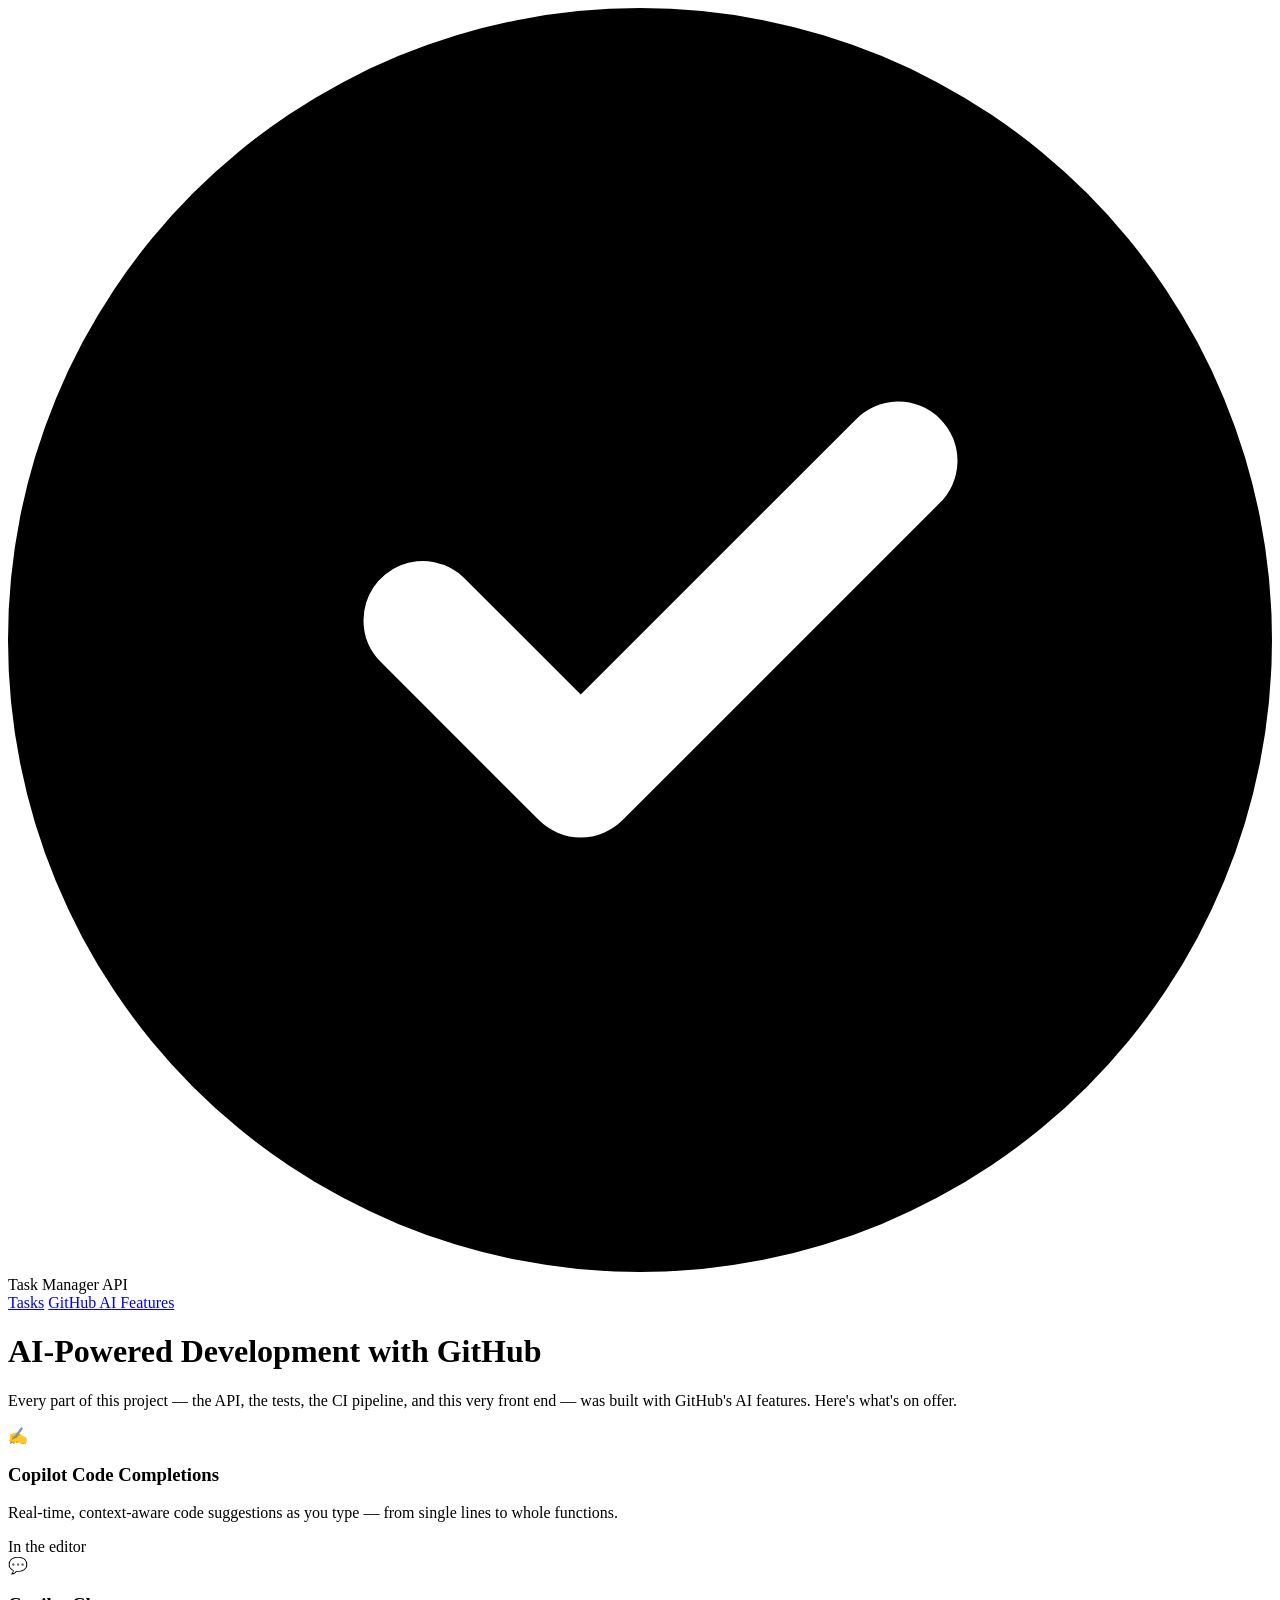
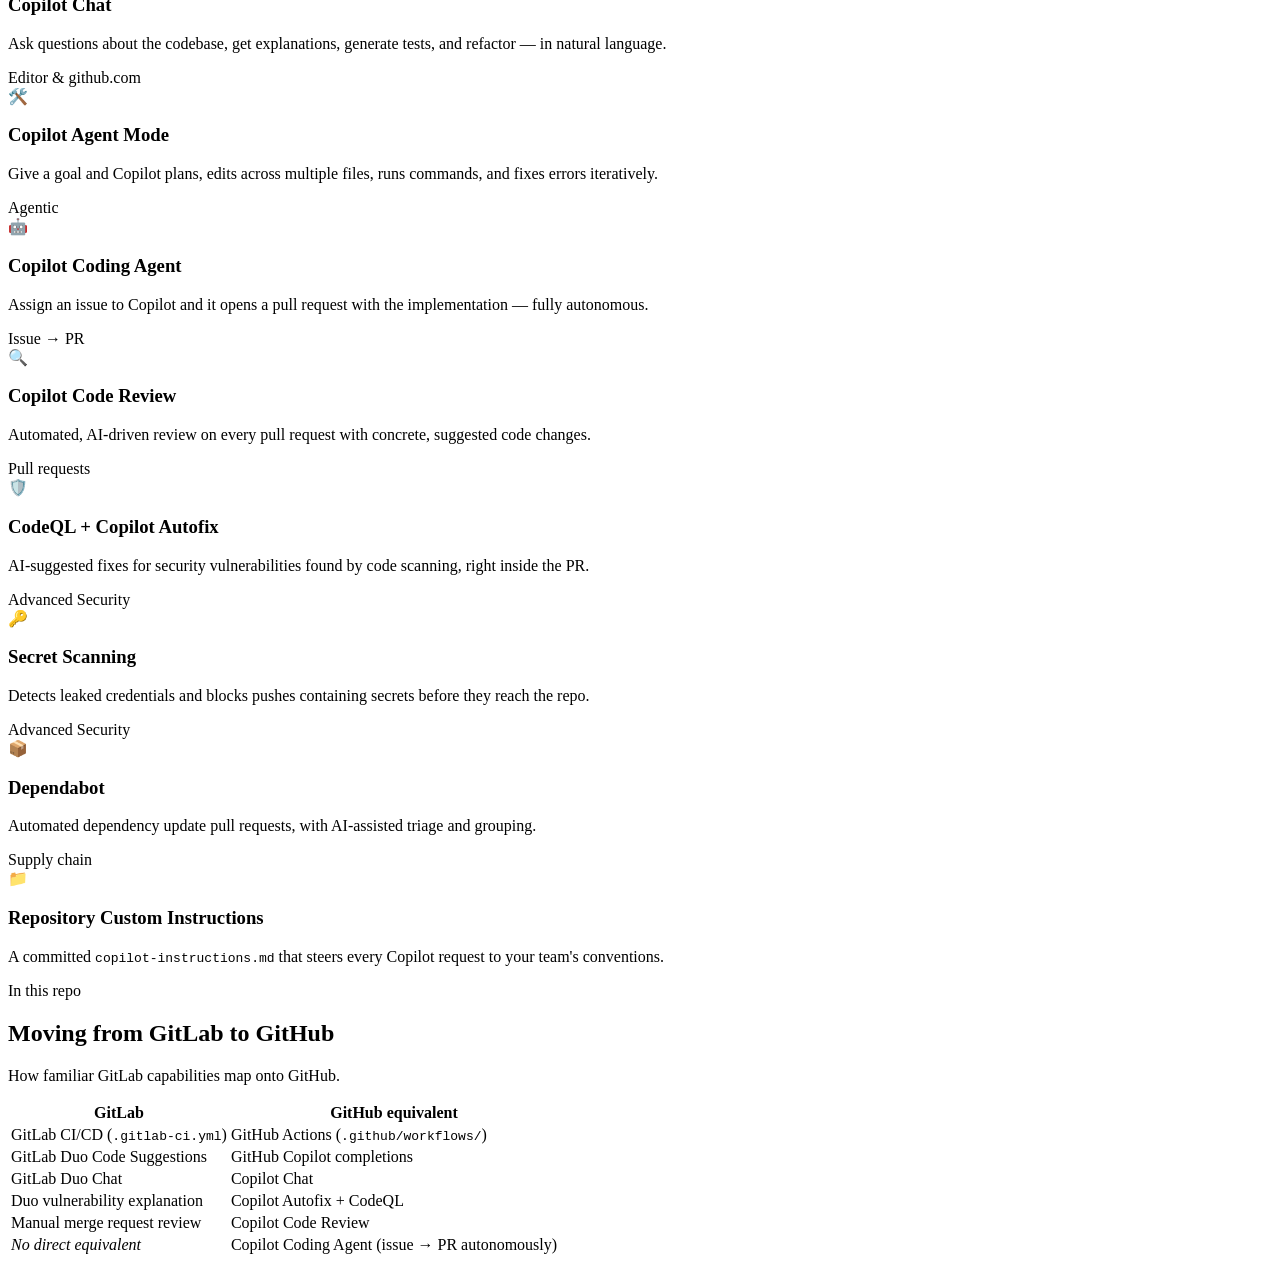
==== frontend/ai-features.html @ 0220b83a "Convert API to Azure Functions, add front end + SWA deploy, upgrade to .NET 10" ====
<!DOCTYPE html>
<html lang="en">
  <head>
    <meta charset="UTF-8" />
    <meta name="viewport" content="width=device-width, initial-scale=1.0" />
    <title>GitHub AI Features</title>
    <link rel="stylesheet" href="/css/styles.css" />
  </head>
  <body>
    <nav class="nav">
      <span class="nav__brand">
        <svg viewBox="0 0 16 16" fill="currentColor" aria-hidden="true">
          <path d="M8 0a8 8 0 100 16A8 8 0 008 0zM4.5 7.75a.75.75 0 011.28-.53l1.47 1.47 3.47-3.47a.75.75 0 111.06 1.06l-4 4a.75.75 0 01-1.06 0l-2-2a.75.75 0 01-.22-.53z" />
        </svg>
        Task Manager API
      </span>
      <div class="nav__links">
        <a class="nav__link" href="/index.html">Tasks</a>
        <a class="nav__link is-active" href="/ai-features.html">GitHub AI Features</a>
      </div>
    </nav>

    <main class="container">
      <header class="hero">
        <h1>AI-Powered Development with GitHub</h1>
        <p>
          Every part of this project — the API, the tests, the CI pipeline, and this
          very front end — was built with GitHub's AI features. Here's what's on offer.
        </p>
      </header>

      <div class="feature-grid">
        <article class="feature">
          <div class="feature__icon">✍️</div>
          <h3>Copilot Code Completions</h3>
          <p>Real-time, context-aware code suggestions as you type — from single lines to whole functions.</p>
          <span class="feature__tag">In the editor</span>
        </article>

        <article class="feature">
          <div class="feature__icon">💬</div>
          <h3>Copilot Chat</h3>
          <p>Ask questions about the codebase, get explanations, generate tests, and refactor — in natural language.</p>
          <span class="feature__tag">Editor &amp; github.com</span>
        </article>

        <article class="feature">
          <div class="feature__icon">🛠️</div>
          <h3>Copilot Agent Mode</h3>
          <p>Give a goal and Copilot plans, edits across multiple files, runs commands, and fixes errors iteratively.</p>
          <span class="feature__tag">Agentic</span>
        </article>

        <article class="feature">
          <div class="feature__icon">🤖</div>
          <h3>Copilot Coding Agent</h3>
          <p>Assign an issue to Copilot and it opens a pull request with the implementation — fully autonomous.</p>
          <span class="feature__tag">Issue → PR</span>
        </article>

        <article class="feature">
          <div class="feature__icon">🔍</div>
          <h3>Copilot Code Review</h3>
          <p>Automated, AI-driven review on every pull request with concrete, suggested code changes.</p>
          <span class="feature__tag">Pull requests</span>
        </article>

        <article class="feature">
          <div class="feature__icon">🛡️</div>
          <h3>CodeQL + Copilot Autofix</h3>
          <p>AI-suggested fixes for security vulnerabilities found by code scanning, right inside the PR.</p>
          <span class="feature__tag">Advanced Security</span>
        </article>

        <article class="feature">
          <div class="feature__icon">🔑</div>
          <h3>Secret Scanning</h3>
          <p>Detects leaked credentials and blocks pushes containing secrets before they reach the repo.</p>
          <span class="feature__tag">Advanced Security</span>
        </article>

        <article class="feature">
          <div class="feature__icon">📦</div>
          <h3>Dependabot</h3>
          <p>Automated dependency update pull requests, with AI-assisted triage and grouping.</p>
          <span class="feature__tag">Supply chain</span>
        </article>

        <article class="feature">
          <div class="feature__icon">📁</div>
          <h3>Repository Custom Instructions</h3>
          <p>A committed <code>copilot-instructions.md</code> that steers every Copilot request to your team's conventions.</p>
          <span class="feature__tag">In this repo</span>
        </article>
      </div>

      <h2 class="section-title">Moving from GitLab to GitHub</h2>
      <p class="section-sub">How familiar GitLab capabilities map onto GitHub.</p>
      <table class="compare">
        <thead>
          <tr>
            <th>GitLab</th>
            <th>GitHub equivalent</th>
          </tr>
        </thead>
        <tbody>
          <tr>
            <td>GitLab CI/CD (<code>.gitlab-ci.yml</code>)</td>
            <td>GitHub Actions (<code>.github/workflows/</code>)</td>
          </tr>
          <tr>
            <td>GitLab Duo Code Suggestions</td>
            <td>GitHub Copilot completions</td>
          </tr>
          <tr>
            <td>GitLab Duo Chat</td>
            <td>Copilot Chat</td>
          </tr>
          <tr>
            <td>Duo vulnerability explanation</td>
            <td>Copilot Autofix + CodeQL</td>
          </tr>
          <tr>
            <td>Manual merge request review</td>
            <td>Copilot Code Review</td>
          </tr>
          <tr>
            <td><em>No direct equivalent</em></td>
            <td>Copilot Coding Agent (issue → PR autonomously)</td>
          </tr>
        </tbody>
      </table>
    </main>
  </body>
</html>
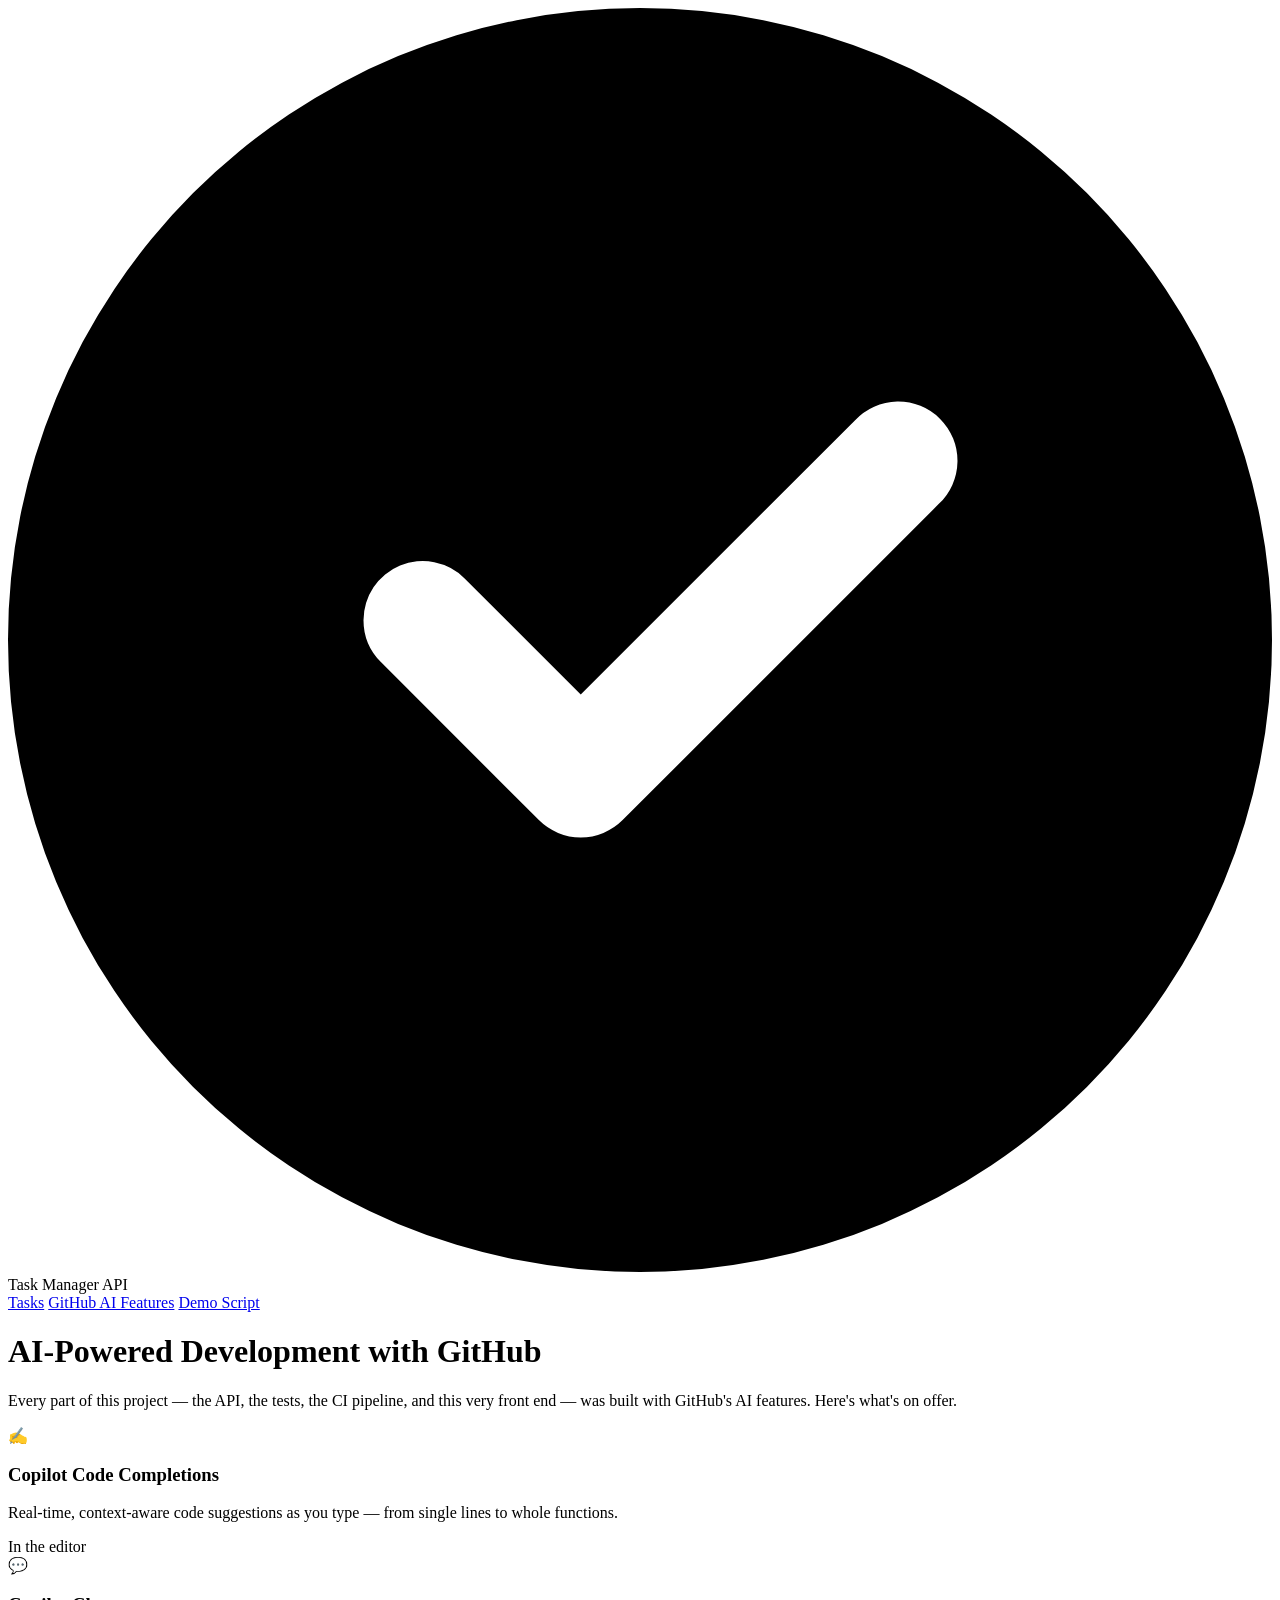
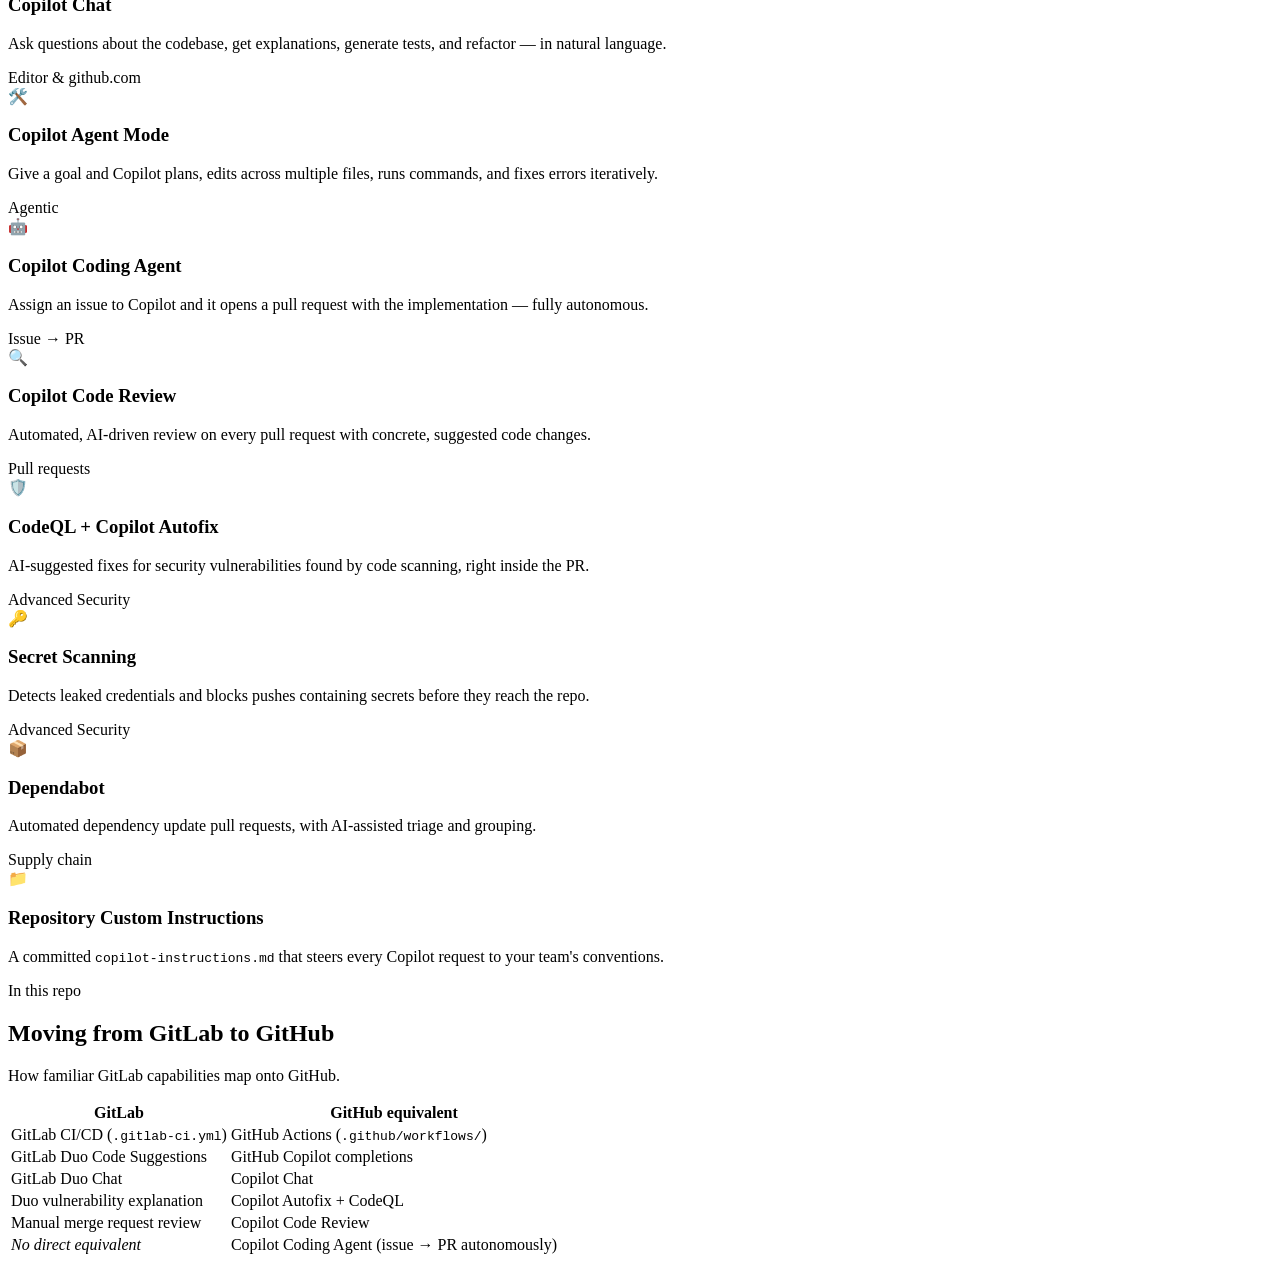
==== commit 76ac5f8d: "Add demo talking points page" ====
--- a/frontend/ai-features.html
+++ b/frontend/ai-features.html
@@ -17,6 +17,7 @@
       <div class="nav__links">
         <a class="nav__link" href="/index.html">Tasks</a>
         <a class="nav__link is-active" href="/ai-features.html">GitHub AI Features</a>
+        <a class="nav__link" href="/demo-script.html">Demo Script</a>
       </div>
     </nav>
 
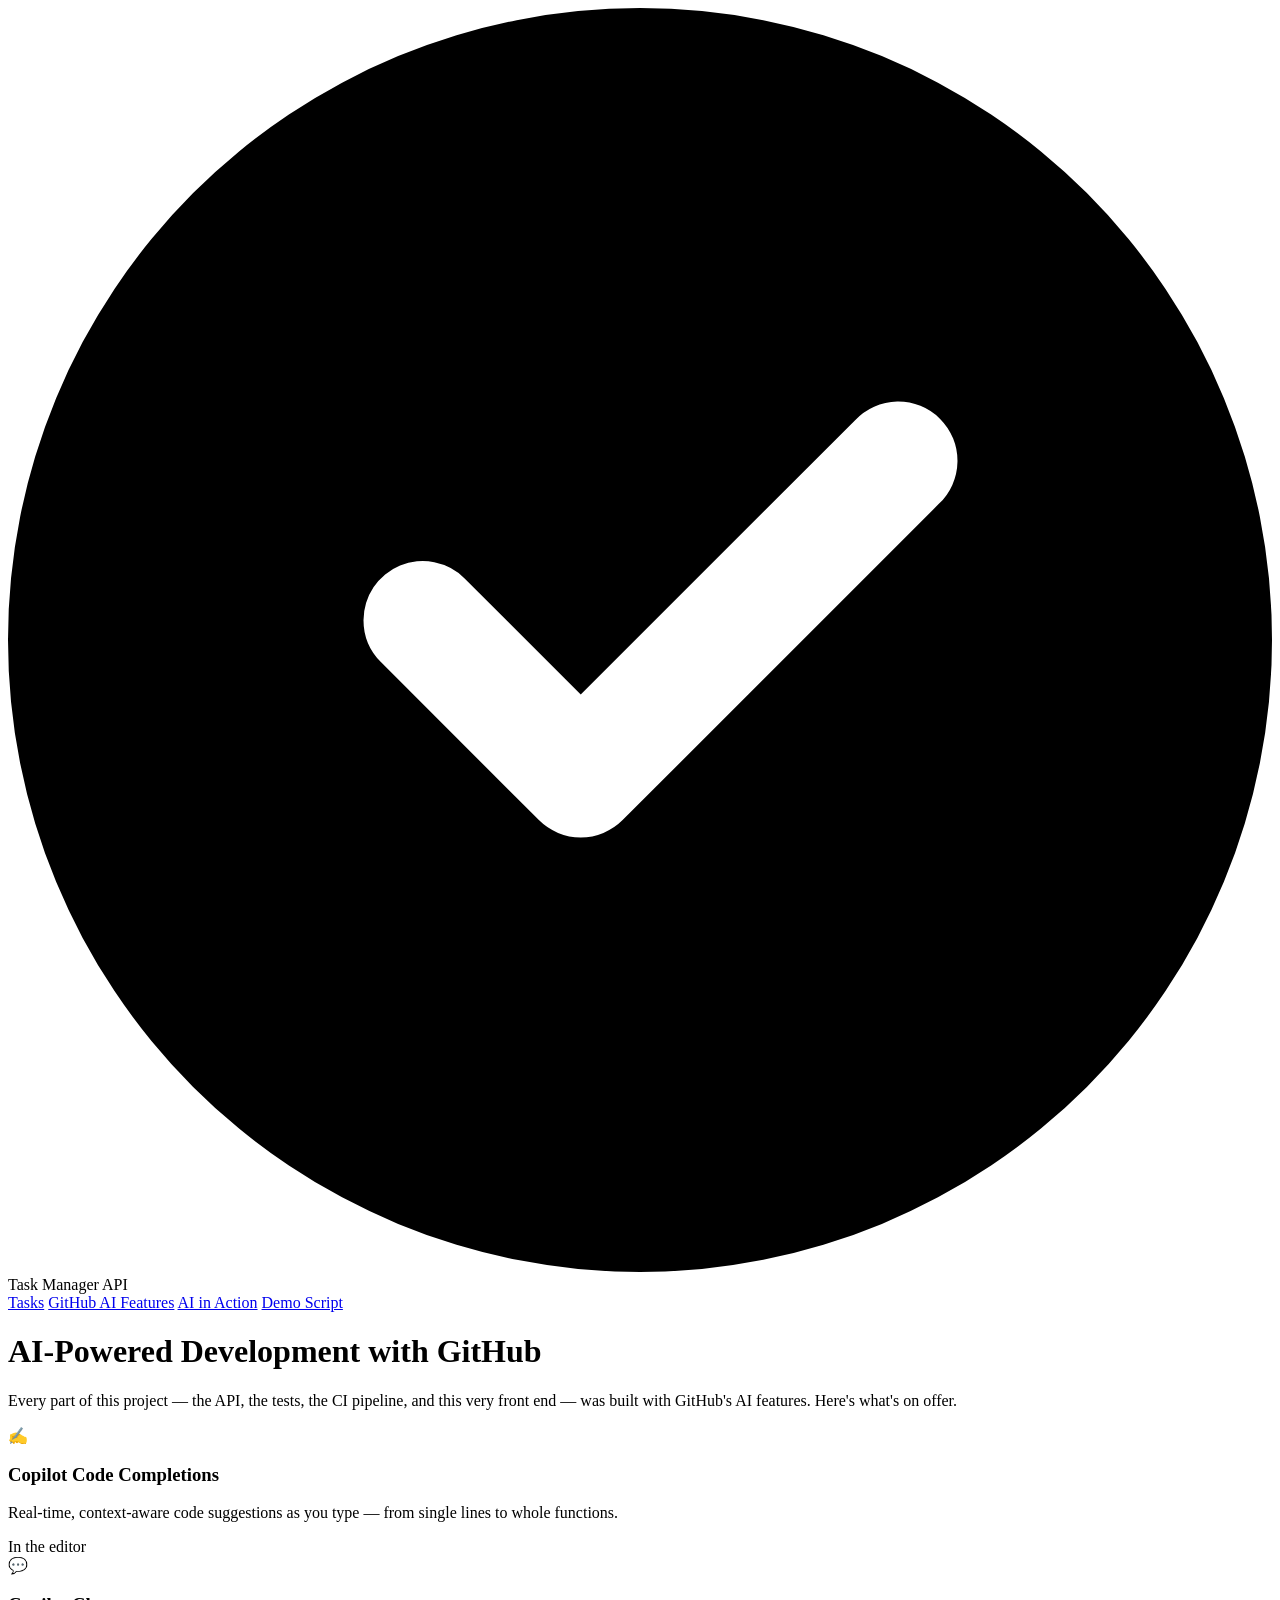
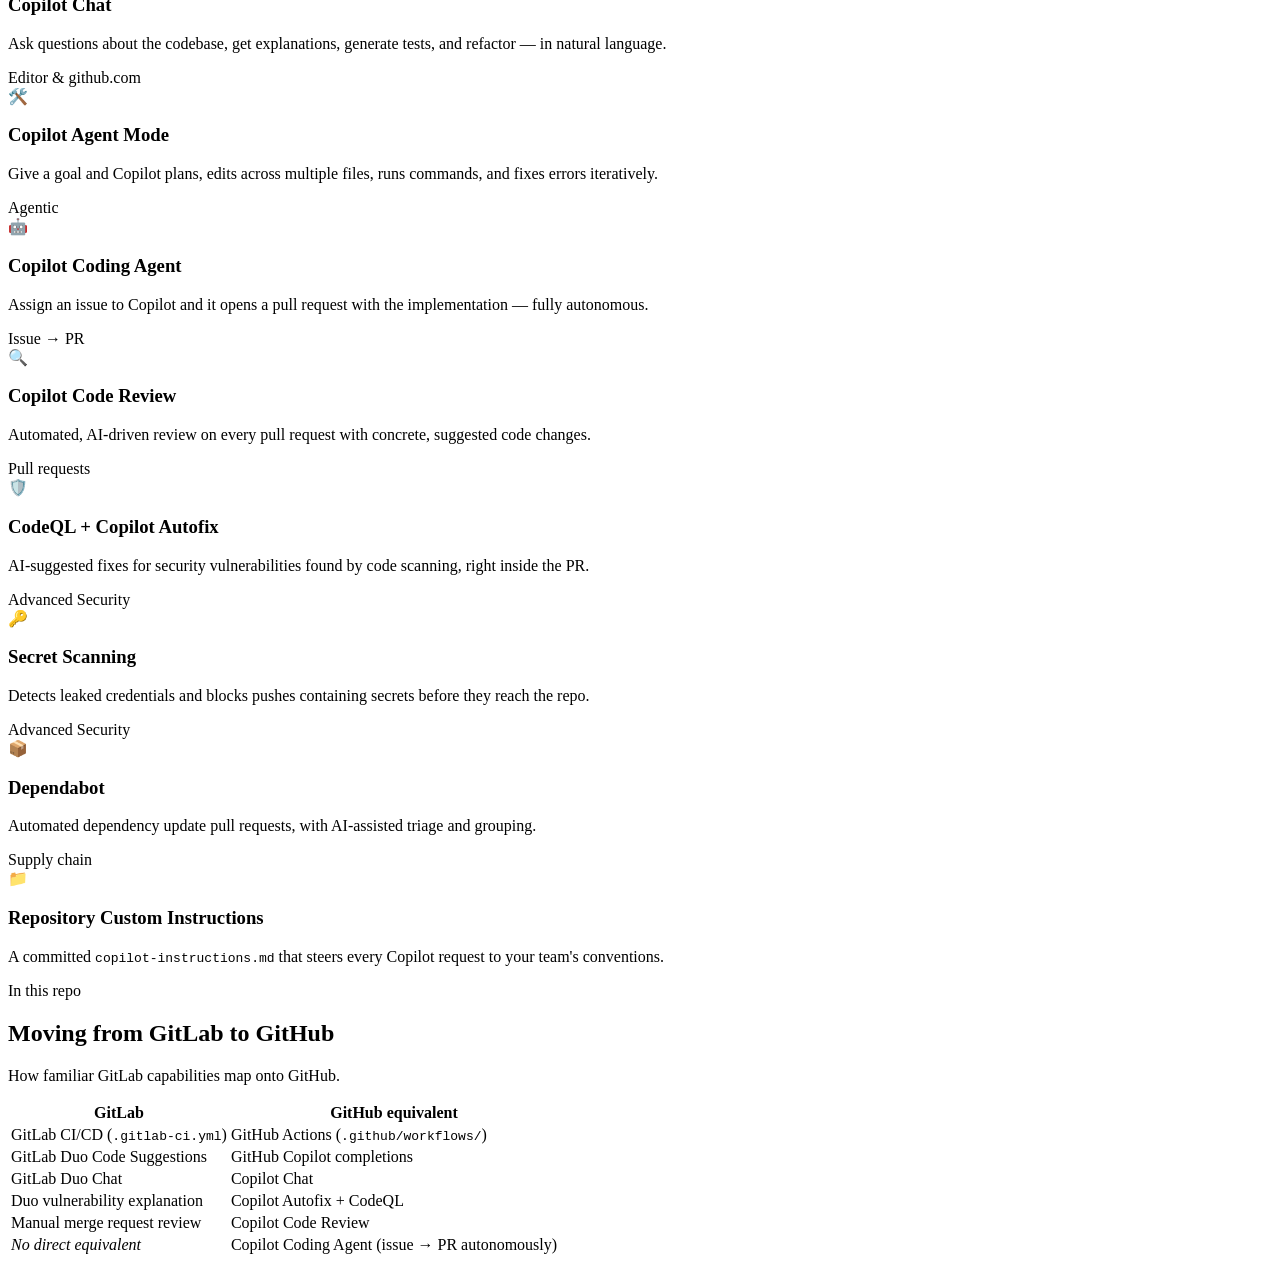
==== commit 1b4267f4: "Add AI in Action showcase page" ====
--- a/frontend/ai-features.html
+++ b/frontend/ai-features.html
@@ -17,6 +17,7 @@
       <div class="nav__links">
         <a class="nav__link" href="/index.html">Tasks</a>
         <a class="nav__link is-active" href="/ai-features.html">GitHub AI Features</a>
+        <a class="nav__link" href="/ai-in-action.html">AI in Action</a>
         <a class="nav__link" href="/demo-script.html">Demo Script</a>
       </div>
     </nav>
